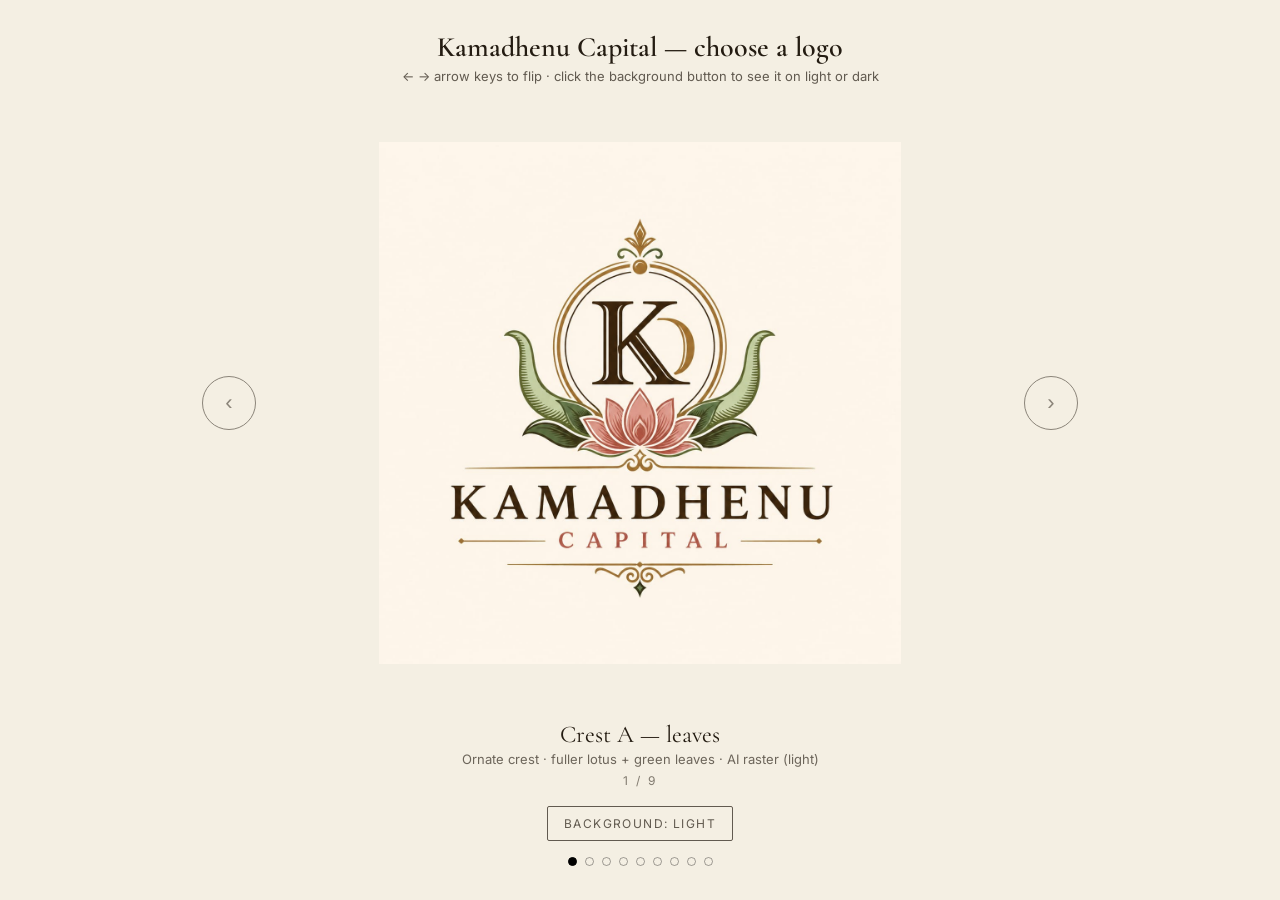
==== carousel/index.html @ 4aebdd7b "Add logo carousel for picking the mark" ====
<!DOCTYPE html><html lang="en"><head>
<meta charset="utf-8"><meta name="viewport" content="width=device-width,initial-scale=1">
<title>Kamadhenu — logo carousel</title>
<link href="https://fonts.googleapis.com/css2?family=Cormorant+Garamond:wght@500;600&family=Inter:wght@400;500;600&display=swap" rel="stylesheet">
<style>
 *{box-sizing:border-box;margin:0}
 body{font-family:'Inter',sans-serif;transition:background .3s,color .3s;min-height:100vh;display:flex;flex-direction:column}
 body.light{background:#f4efe3;color:#241c12}
 body.dark{background:#160c10;color:#cdc1b0}
 header{text-align:center;padding:30px 20px 8px}
 header h1{font-family:'Cormorant Garamond',serif;font-weight:600;font-size:28px}
 header p{font-size:13px;opacity:.7;margin-top:4px}
 .stage{flex:1;display:flex;align-items:center;justify-content:center;gap:24px;padding:10px 20px}
 .arrow{flex:none;width:54px;height:54px;border-radius:50%;border:1px solid currentColor;background:none;color:inherit;font-size:22px;cursor:pointer;opacity:.5;transition:opacity .2s}
 .arrow:hover{opacity:1}
 .frame{flex:1;max-width:720px;height:58vh;display:flex;align-items:center;justify-content:center;position:relative}
 .frame img{max-width:100%;max-height:100%;object-fit:contain}
 body.dark.blend .frame img{mix-blend-mode:screen}
 .caption{text-align:center;padding:6px 20px 4px}
 .caption .name{font-family:'Cormorant Garamond',serif;font-size:24px}
 .caption .note{font-size:13px;opacity:.65;margin-top:2px}
 .counter{font-size:12px;letter-spacing:.2em;opacity:.55;margin-top:6px}
 .controls{display:flex;gap:14px;justify-content:center;align-items:center;padding:14px 20px 6px}
 .controls button{font-family:'Inter';font-size:12px;letter-spacing:.12em;text-transform:uppercase;padding:9px 16px;border:1px solid currentColor;background:none;color:inherit;border-radius:2px;cursor:pointer;opacity:.7}
 .controls button:hover{opacity:1}
 .dots{display:flex;gap:8px;justify-content:center;flex-wrap:wrap;padding:10px 20px 34px}
 .dot{width:9px;height:9px;border-radius:50%;border:1px solid currentColor;background:none;cursor:pointer;opacity:.35;padding:0}
 .dot.on{opacity:1;background:currentColor}
</style></head>
<body class="dark blend">
 <header><h1>Kamadhenu Capital — choose a logo</h1><p>← → arrow keys to flip · click the background button to see it on light or dark</p></header>

 <div class="stage">
   <button class="arrow" id="prev" aria-label="previous">‹</button>
   <div class="frame"><img id="logo" alt=""></div>
   <button class="arrow" id="next" aria-label="next">›</button>
 </div>

 <div class="caption">
   <div class="name" id="name"></div>
   <div class="note" id="note"></div>
   <div class="counter" id="counter"></div>
 </div>

 <div class="controls">
   <button id="bg">Background: dark</button>
 </div>
 <div class="dots" id="dots"></div>

<script>
const A="../assets/", B="../assets/brand-logos/";
const SLIDES=[
 {src:B+"crest-light-leaves.jpeg", name:"Crest A — leaves",   note:"Ornate crest · fuller lotus + green leaves · AI raster (light)", bg:"light"},
 {src:B+"crest-light-horns.jpeg",  name:"Crest B — horns",    note:"Ornate crest · cow horns + lotus · AI raster (light)", bg:"light"},
 {src:B+"crest-light-a.jpeg",      name:"Crest C",            note:"Ornate crest · horns + small lotus · AI raster (light)", bg:"light"},
 {src:B+"crest-light-b.jpeg",      name:"Crest D",            note:"Ornate crest · variant of C · AI raster (light)", bg:"light"},
 {src:B+"crest-dark-silver.jpeg",  name:"Crest E — silver",   note:"Ornate crest · premium dark/silver · AI raster (dark)", bg:"dark"},
 {src:A+"logo.svg",                name:"Emblem — chalice + orb + lotus", note:"Line SVG · 3-colour · current site mark · sharp + recolorable", bg:"light"},
 {src:B+"emblem-coinheap.svg",     name:"Emblem — lotus + coin heap",     note:"Line SVG · latest iteration · chalice, lotus, gold-coin heap", bg:"light"},
 {src:A+"logo-cow.svg",            name:"Emblem — sacred cow",            note:"Line SVG · literal Kamadhenu cow", bg:"light"},
 {src:A+"logo-abstract.svg",       name:"Emblem — chalice (single gold)", note:"Line SVG · minimal", bg:"light"},
];
let i=0, override=null;
const body=document.body, img=document.getElementById('logo');
function bgFor(){ return override || SLIDES[i].bg; }
function render(){
 const s=SLIDES[i];
 img.src=s.src; img.alt=s.name;
 document.getElementById('name').textContent=s.name;
 document.getElementById('note').textContent=s.note;
 document.getElementById('counter').textContent=(i+1)+" / "+SLIDES.length;
 const bg=bgFor();
 body.classList.toggle('dark', bg==='dark');
 body.classList.toggle('light', bg==='light');
 document.getElementById('bg').textContent="Background: "+bg;
 [...document.querySelectorAll('.dot')].forEach((d,k)=>d.classList.toggle('on',k===i));
}
function go(n){ i=(n+SLIDES.length)%SLIDES.length; override=null; render(); }
document.getElementById('next').onclick=()=>go(i+1);
document.getElementById('prev').onclick=()=>go(i-1);
document.getElementById('bg').onclick=()=>{ override=(bgFor()==='dark')?'light':'dark'; render(); };
document.addEventListener('keydown',e=>{ if(e.key==='ArrowRight')go(i+1); if(e.key==='ArrowLeft')go(i-1); });
const dots=document.getElementById('dots');
SLIDES.forEach((_,k)=>{const b=document.createElement('button');b.className='dot';b.onclick=()=>go(k);dots.appendChild(b);});
render();
</script>
</body></html>
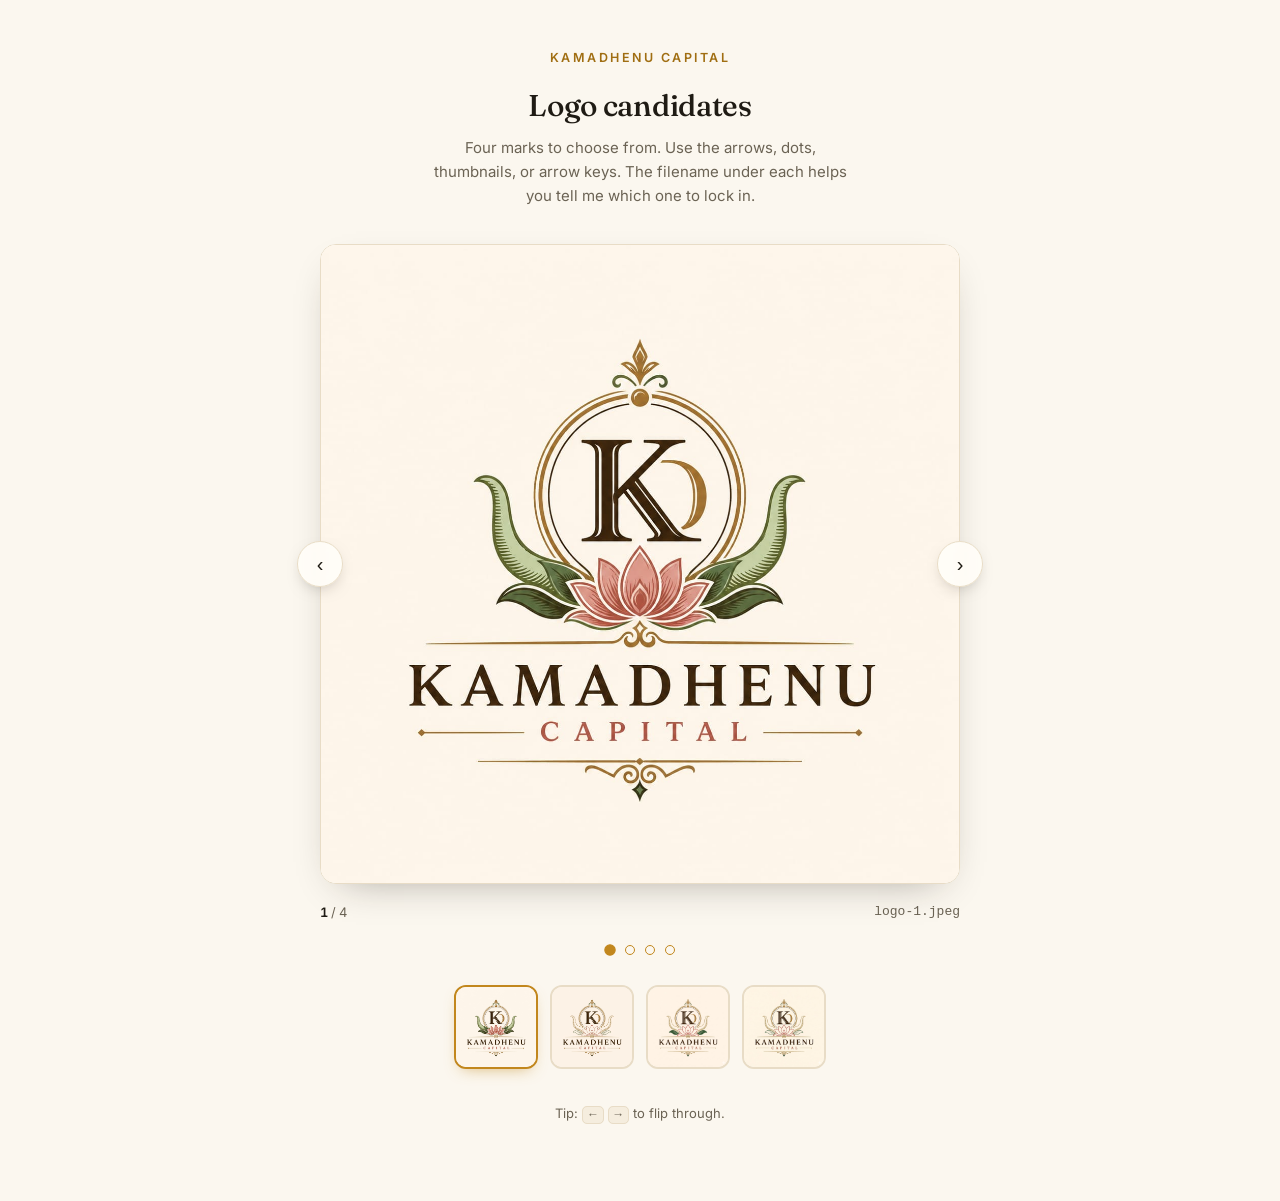
==== commit c900ab9f: "Add logo carousel with 4 candidate marks Co-Authored-By: Claude Opus 4.8 (1M context) <noreply@anthr" ====
--- a/carousel/index.html
+++ b/carousel/index.html
@@ -1,87 +1,141 @@
-<!DOCTYPE html><html lang="en"><head>
-<meta charset="utf-8"><meta name="viewport" content="width=device-width,initial-scale=1">
-<title>Kamadhenu — logo carousel</title>
-<link href="https://fonts.googleapis.com/css2?family=Cormorant+Garamond:wght@500;600&family=Inter:wght@400;500;600&display=swap" rel="stylesheet">
+<!doctype html>
+<html lang="en">
+<head>
+<meta charset="utf-8" />
+<meta name="viewport" content="width=device-width, initial-scale=1" />
+<meta name="robots" content="noindex" />
+<title>Kamadhenu Capital — Logo Carousel</title>
+<link rel="preconnect" href="https://fonts.googleapis.com" />
+<link rel="preconnect" href="https://fonts.gstatic.com" crossorigin />
+<link href="https://fonts.googleapis.com/css2?family=Fraunces:opsz,wght@9..144,400;9..144,500;9..144,600&family=Inter:wght@400;500;600&display=swap" rel="stylesheet" />
 <style>
- *{box-sizing:border-box;margin:0}
- body{font-family:'Inter',sans-serif;transition:background .3s,color .3s;min-height:100vh;display:flex;flex-direction:column}
- body.light{background:#f4efe3;color:#241c12}
- body.dark{background:#160c10;color:#cdc1b0}
- header{text-align:center;padding:30px 20px 8px}
- header h1{font-family:'Cormorant Garamond',serif;font-weight:600;font-size:28px}
- header p{font-size:13px;opacity:.7;margin-top:4px}
- .stage{flex:1;display:flex;align-items:center;justify-content:center;gap:24px;padding:10px 20px}
- .arrow{flex:none;width:54px;height:54px;border-radius:50%;border:1px solid currentColor;background:none;color:inherit;font-size:22px;cursor:pointer;opacity:.5;transition:opacity .2s}
- .arrow:hover{opacity:1}
- .frame{flex:1;max-width:720px;height:58vh;display:flex;align-items:center;justify-content:center;position:relative}
- .frame img{max-width:100%;max-height:100%;object-fit:contain}
- body.dark.blend .frame img{mix-blend-mode:screen}
- .caption{text-align:center;padding:6px 20px 4px}
- .caption .name{font-family:'Cormorant Garamond',serif;font-size:24px}
- .caption .note{font-size:13px;opacity:.65;margin-top:2px}
- .counter{font-size:12px;letter-spacing:.2em;opacity:.55;margin-top:6px}
- .controls{display:flex;gap:14px;justify-content:center;align-items:center;padding:14px 20px 6px}
- .controls button{font-family:'Inter';font-size:12px;letter-spacing:.12em;text-transform:uppercase;padding:9px 16px;border:1px solid currentColor;background:none;color:inherit;border-radius:2px;cursor:pointer;opacity:.7}
- .controls button:hover{opacity:1}
- .dots{display:flex;gap:8px;justify-content:center;flex-wrap:wrap;padding:10px 20px 34px}
- .dot{width:9px;height:9px;border-radius:50%;border:1px solid currentColor;background:none;cursor:pointer;opacity:.35;padding:0}
- .dot.on{opacity:1;background:currentColor}
-</style></head>
-<body class="dark blend">
- <header><h1>Kamadhenu Capital — choose a logo</h1><p>← → arrow keys to flip · click the background button to see it on light or dark</p></header>
+  :root{
+    --bg:#fbf7ef; --bg2:#f5edde; --card:#fffdf8;
+    --ink:#1f1b14; --soft:#6b6354; --line:#e8dcc6;
+    --gold:#c2871d; --gold-dk:#a06e12; --maroon:#7c2433; --green:#2f6b4d;
+    --r:16px;
+  }
+  *{box-sizing:border-box;}
+  body{margin:0;background:var(--bg);color:var(--ink);
+    font-family:'Inter',system-ui,sans-serif;line-height:1.6;
+    -webkit-font-smoothing:antialiased;
+    min-height:100vh;display:flex;flex-direction:column;align-items:center;
+    padding:48px 20px 64px;}
+  h1{font-family:'Fraunces',Georgia,serif;font-weight:500;font-size:30px;
+    letter-spacing:-.01em;margin:0 0 6px;}
+  .eyebrow{font-size:12.5px;font-weight:600;letter-spacing:.2em;
+    text-transform:uppercase;color:var(--gold-dk);margin:0 0 14px;}
+  .sub{color:var(--soft);font-size:15px;margin:0 0 36px;text-align:center;max-width:46ch;}
 
- <div class="stage">
-   <button class="arrow" id="prev" aria-label="previous">‹</button>
-   <div class="frame"><img id="logo" alt=""></div>
-   <button class="arrow" id="next" aria-label="next">›</button>
- </div>
+  .stage{position:relative;width:min(640px,100%);}
+  .frame{position:relative;background:var(--card);border:1px solid var(--line);
+    border-radius:var(--r);overflow:hidden;
+    box-shadow:0 14px 40px -22px rgba(31,27,20,.45);}
+  .track{display:flex;transition:transform .45s cubic-bezier(.4,0,.2,1);}
+  .slide{min-width:100%;display:flex;align-items:center;justify-content:center;
+    aspect-ratio:1/1;background:var(--card);}
+  .slide img{width:100%;height:100%;object-fit:contain;display:block;}
 
- <div class="caption">
-   <div class="name" id="name"></div>
-   <div class="note" id="note"></div>
-   <div class="counter" id="counter"></div>
- </div>
+  .arrow{position:absolute;top:50%;transform:translateY(-50%);
+    width:46px;height:46px;border-radius:50%;border:1px solid var(--line);
+    background:rgba(255,253,248,.92);backdrop-filter:blur(6px);
+    color:var(--ink);font-size:20px;cursor:pointer;display:grid;place-items:center;
+    box-shadow:0 6px 18px -10px rgba(31,27,20,.5);transition:.18s;z-index:2;}
+  .arrow:hover{color:var(--maroon);border-color:var(--gold);}
+  .arrow.prev{left:-23px;} .arrow.next{right:-23px;}
+  @media(max-width:560px){.arrow.prev{left:8px;} .arrow.next{right:8px;}}
 
- <div class="controls">
-   <button id="bg">Background: dark</button>
- </div>
- <div class="dots" id="dots"></div>
+  .meta{display:flex;align-items:center;justify-content:space-between;gap:16px;
+    margin-top:18px;width:min(640px,100%);}
+  .counter{font-size:13px;color:var(--soft);font-variant-numeric:tabular-nums;}
+  .counter b{color:var(--ink);font-weight:600;}
+  .name{font-size:13px;color:var(--soft);font-family:ui-monospace,Menlo,monospace;}
+
+  .dots{display:flex;gap:10px;justify-content:center;margin-top:22px;}
+  .dot{width:10px;height:10px;border-radius:50%;border:1px solid var(--gold);
+    background:transparent;cursor:pointer;padding:0;transition:.18s;}
+  .dot[aria-current="true"]{background:var(--gold);transform:scale(1.15);}
+
+  .thumbs{display:flex;gap:12px;margin-top:30px;flex-wrap:wrap;justify-content:center;}
+  .thumb{width:84px;height:84px;border-radius:12px;overflow:hidden;
+    border:2px solid var(--line);background:var(--card);cursor:pointer;padding:0;transition:.18s;}
+  .thumb img{width:100%;height:100%;object-fit:contain;}
+  .thumb[aria-current="true"]{border-color:var(--gold);
+    box-shadow:0 6px 16px -8px rgba(194,135,29,.7);}
+  .hint{margin-top:34px;font-size:13px;color:var(--soft);}
+  .hint kbd{font-family:ui-monospace,monospace;background:var(--bg2);
+    border:1px solid var(--line);border-radius:5px;padding:1px 6px;font-size:12px;}
+</style>
+</head>
+<body>
+  <p class="eyebrow">Kamadhenu Capital</p>
+  <h1>Logo candidates</h1>
+  <p class="sub">Four marks to choose from. Use the arrows, dots, thumbnails, or arrow keys. The filename under each helps you tell me which one to lock in.</p>
+
+  <div class="stage">
+    <div class="frame">
+      <div class="track" id="track">
+        <div class="slide"><img src="../assets/logo-candidates/logo-1.jpeg" alt="Logo candidate 1" /></div>
+        <div class="slide"><img src="../assets/logo-candidates/logo-2.jpeg" alt="Logo candidate 2" /></div>
+        <div class="slide"><img src="../assets/logo-candidates/logo-3.jpeg" alt="Logo candidate 3" /></div>
+        <div class="slide"><img src="../assets/logo-candidates/logo-4.jpeg" alt="Logo candidate 4" /></div>
+      </div>
+    </div>
+    <button class="arrow prev" id="prev" aria-label="Previous logo">&#8249;</button>
+    <button class="arrow next" id="next" aria-label="Next logo">&#8250;</button>
+  </div>
+
+  <div class="meta">
+    <span class="counter"><b id="cur">1</b> / 4</span>
+    <span class="name" id="name">logo-1.jpeg</span>
+  </div>
+
+  <div class="dots" id="dots" role="tablist" aria-label="Choose logo"></div>
+
+  <div class="thumbs" id="thumbs"></div>
+
+  <p class="hint">Tip: <kbd>&larr;</kbd> <kbd>&rarr;</kbd> to flip through.</p>
 
 <script>
-const A="../assets/", B="../assets/brand-logos/";
-const SLIDES=[
- {src:B+"crest-light-leaves.jpeg", name:"Crest A — leaves",   note:"Ornate crest · fuller lotus + green leaves · AI raster (light)", bg:"light"},
- {src:B+"crest-light-horns.jpeg",  name:"Crest B — horns",    note:"Ornate crest · cow horns + lotus · AI raster (light)", bg:"light"},
- {src:B+"crest-light-a.jpeg",      name:"Crest C",            note:"Ornate crest · horns + small lotus · AI raster (light)", bg:"light"},
- {src:B+"crest-light-b.jpeg",      name:"Crest D",            note:"Ornate crest · variant of C · AI raster (light)", bg:"light"},
- {src:B+"crest-dark-silver.jpeg",  name:"Crest E — silver",   note:"Ornate crest · premium dark/silver · AI raster (dark)", bg:"dark"},
- {src:A+"logo.svg",                name:"Emblem — chalice + orb + lotus", note:"Line SVG · 3-colour · current site mark · sharp + recolorable", bg:"light"},
- {src:B+"emblem-coinheap.svg",     name:"Emblem — lotus + coin heap",     note:"Line SVG · latest iteration · chalice, lotus, gold-coin heap", bg:"light"},
- {src:A+"logo-cow.svg",            name:"Emblem — sacred cow",            note:"Line SVG · literal Kamadhenu cow", bg:"light"},
- {src:A+"logo-abstract.svg",       name:"Emblem — chalice (single gold)", note:"Line SVG · minimal", bg:"light"},
-];
-let i=0, override=null;
-const body=document.body, img=document.getElementById('logo');
-function bgFor(){ return override || SLIDES[i].bg; }
-function render(){
- const s=SLIDES[i];
- img.src=s.src; img.alt=s.name;
- document.getElementById('name').textContent=s.name;
- document.getElementById('note').textContent=s.note;
- document.getElementById('counter').textContent=(i+1)+" / "+SLIDES.length;
- const bg=bgFor();
- body.classList.toggle('dark', bg==='dark');
- body.classList.toggle('light', bg==='light');
- document.getElementById('bg').textContent="Background: "+bg;
- [...document.querySelectorAll('.dot')].forEach((d,k)=>d.classList.toggle('on',k===i));
-}
-function go(n){ i=(n+SLIDES.length)%SLIDES.length; override=null; render(); }
-document.getElementById('next').onclick=()=>go(i+1);
-document.getElementById('prev').onclick=()=>go(i-1);
-document.getElementById('bg').onclick=()=>{ override=(bgFor()==='dark')?'light':'dark'; render(); };
-document.addEventListener('keydown',e=>{ if(e.key==='ArrowRight')go(i+1); if(e.key==='ArrowLeft')go(i-1); });
-const dots=document.getElementById('dots');
-SLIDES.forEach((_,k)=>{const b=document.createElement('button');b.className='dot';b.onclick=()=>go(k);dots.appendChild(b);});
-render();
+  var files = ['logo-1.jpeg','logo-2.jpeg','logo-3.jpeg','logo-4.jpeg'];
+  var n = files.length, i = 0;
+  var track = document.getElementById('track');
+  var dots = document.getElementById('dots');
+  var thumbs = document.getElementById('thumbs');
+
+  for (var k = 0; k < n; k++){
+    var d = document.createElement('button');
+    d.className = 'dot'; d.setAttribute('role','tab');
+    d.setAttribute('aria-label','Logo ' + (k+1));
+    (function(idx){ d.onclick = function(){ go(idx); }; })(k);
+    dots.appendChild(d);
+
+    var t = document.createElement('button');
+    t.className = 'thumb';
+    t.innerHTML = '<img src="../assets/logo-candidates/' + files[k] + '" alt="Logo ' + (k+1) + ' thumbnail" />';
+    (function(idx){ t.onclick = function(){ go(idx); }; })(k);
+    thumbs.appendChild(t);
+  }
+
+  function go(idx){
+    i = (idx + n) % n;
+    track.style.transform = 'translateX(' + (-i * 100) + '%)';
+    document.getElementById('cur').textContent = i + 1;
+    document.getElementById('name').textContent = files[i];
+    var dd = dots.children, tt = thumbs.children;
+    for (var k = 0; k < n; k++){
+      dd[k].setAttribute('aria-current', k === i ? 'true' : 'false');
+      tt[k].setAttribute('aria-current', k === i ? 'true' : 'false');
+    }
+  }
+
+  document.getElementById('prev').onclick = function(){ go(i - 1); };
+  document.getElementById('next').onclick = function(){ go(i + 1); };
+  document.addEventListener('keydown', function(e){
+    if (e.key === 'ArrowLeft') go(i - 1);
+    if (e.key === 'ArrowRight') go(i + 1);
+  });
+  go(0);
 </script>
-</body></html>
+</body>
+</html>
